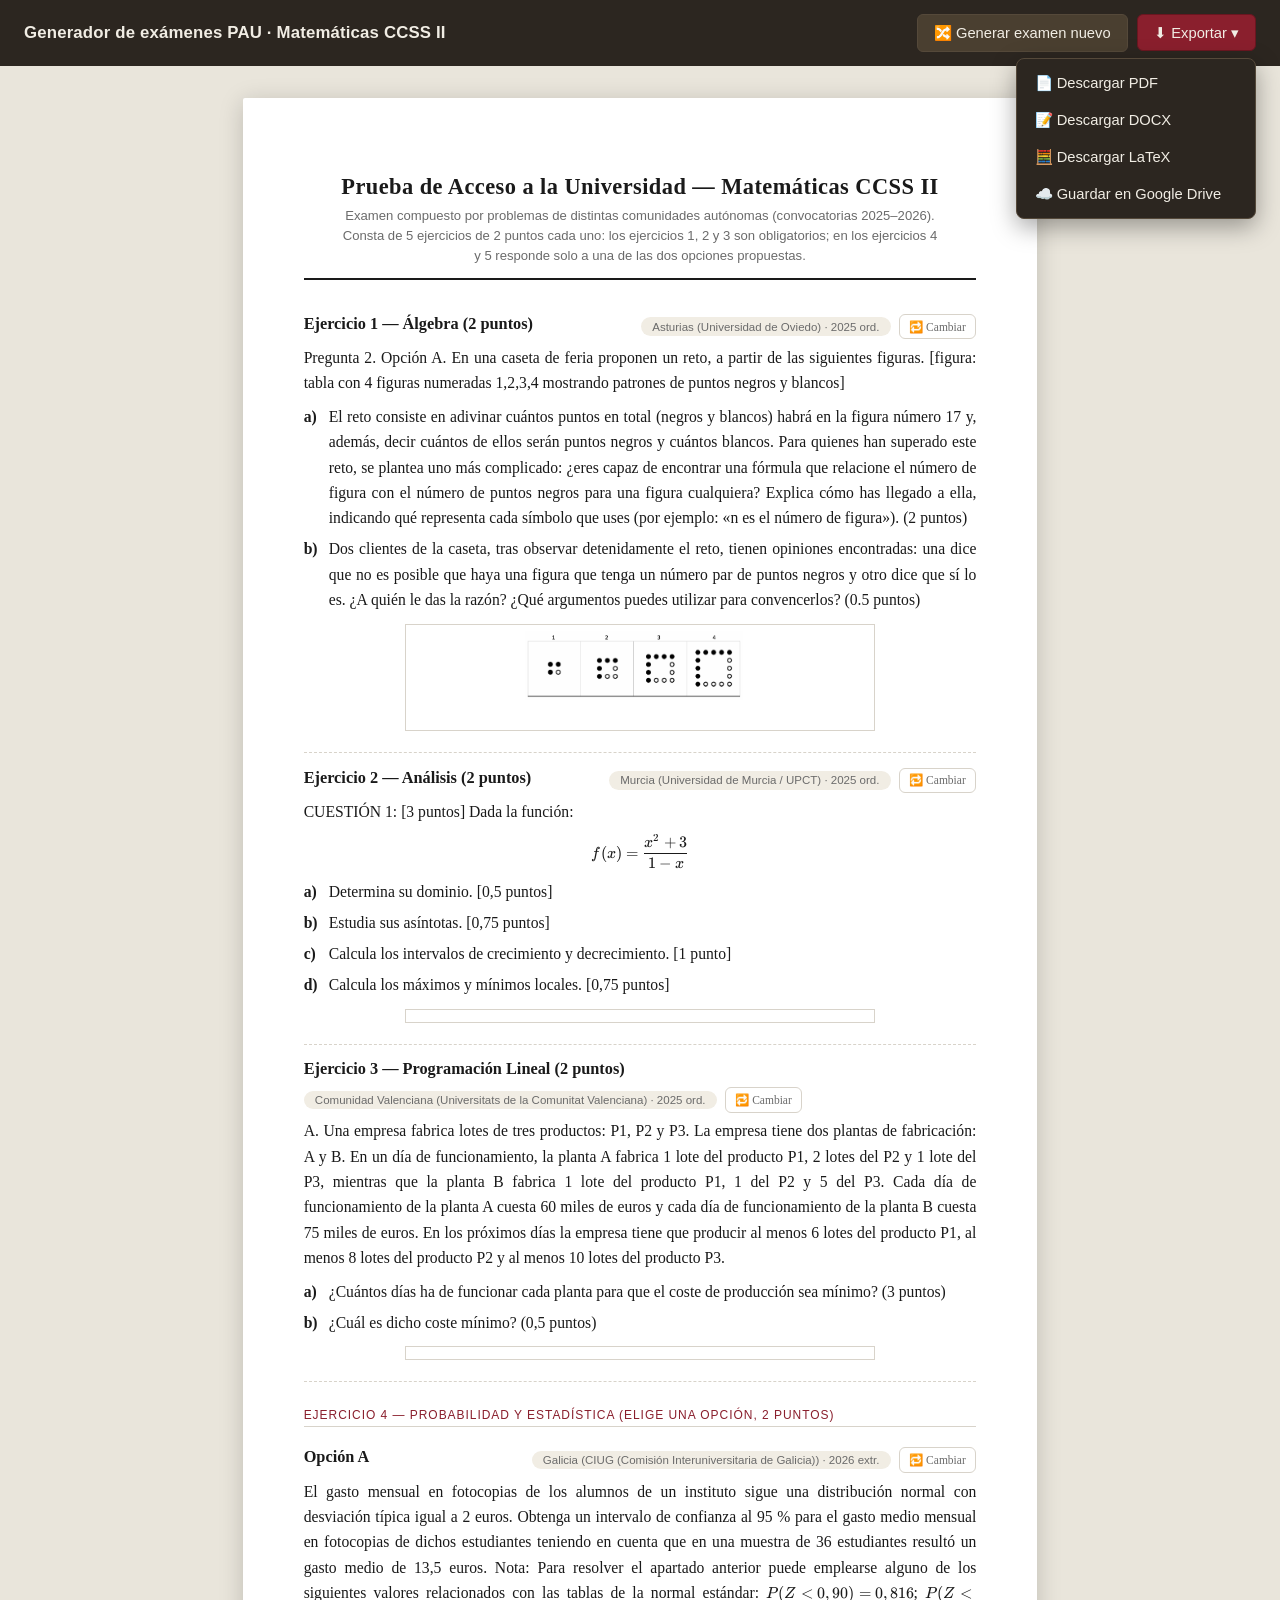
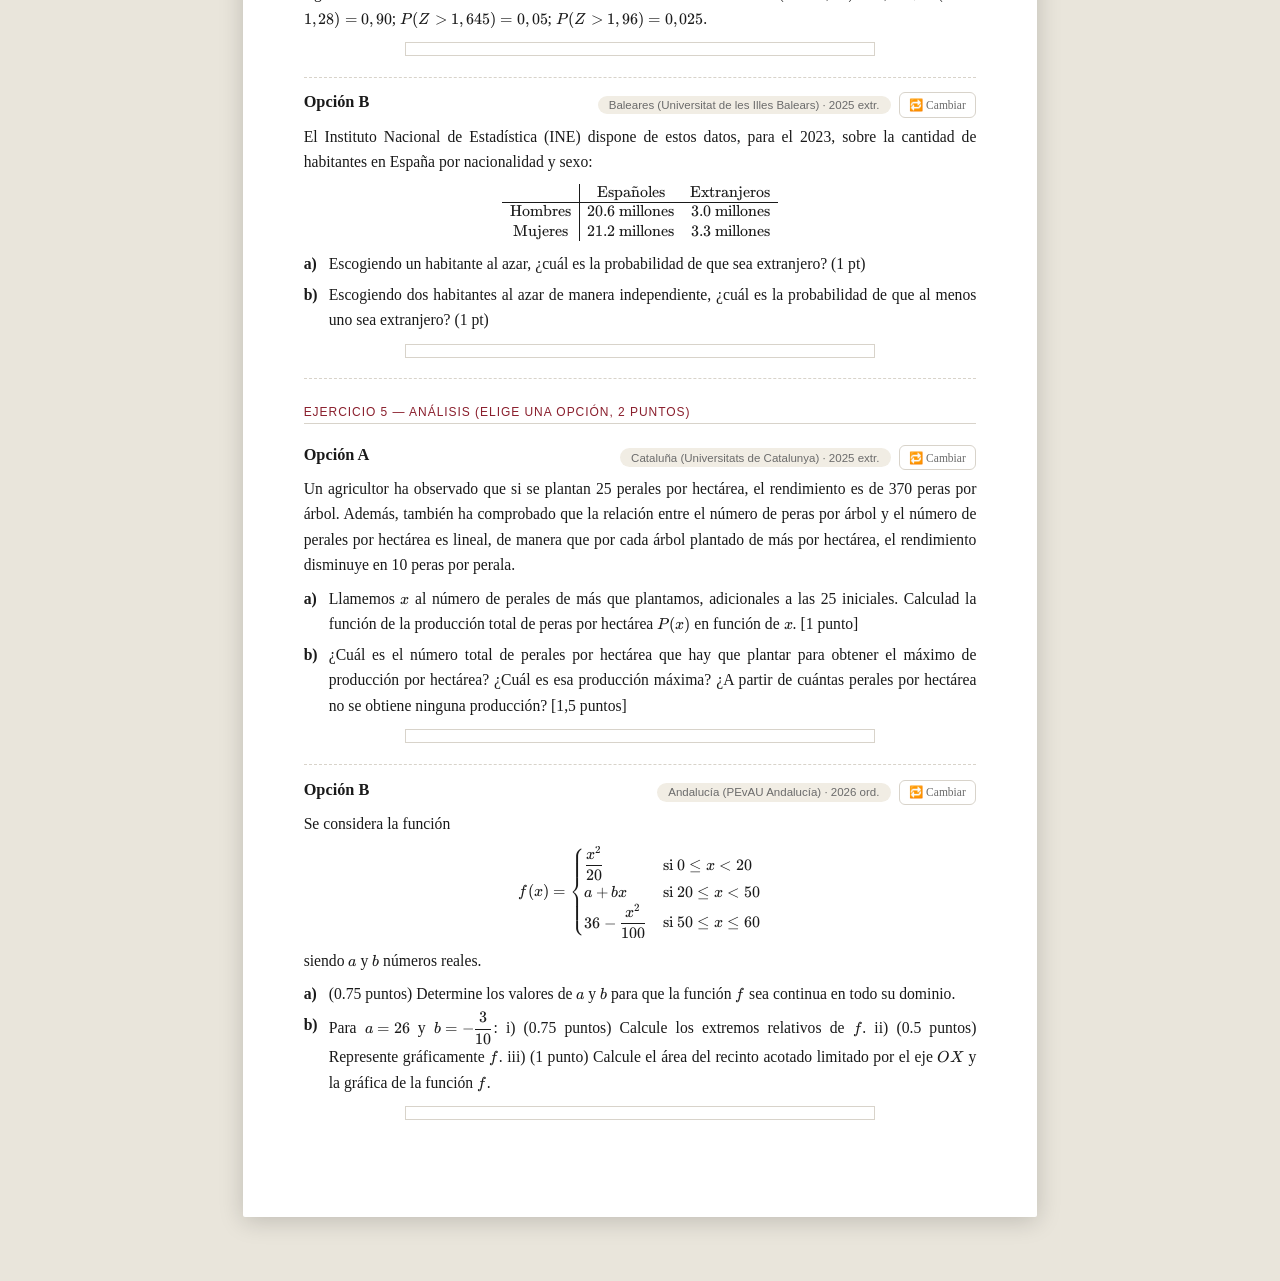
==== ccss2/index.html @ 9b588b75 "Generadores de examenes PAU: Matematicas II y Matematicas CCSS II Co-Authored-By: Claude Sonnet 5.5 " ====
<!doctype html>
<html lang="es">
<head>
<meta charset="utf-8">
<meta name="viewport" content="width=device-width, initial-scale=1">
<title>Generador de exámenes PAU · Matemáticas CCSS II</title>
<link rel="stylesheet" href="lib/katex/katex.min.css">
<link rel="stylesheet" href="style.css">
</head>
<body>

<header class="toolbar no-print">
  <h1>Generador de exámenes PAU · Matemáticas CCSS II</h1>
  <div class="toolbar-buttons">
    <button id="btn-nuevo">🔀 Generar examen nuevo</button>
    <div class="menu-exportar">
      <button id="btn-exportar-toggle" class="btn-exportar-toggle">⬇ Exportar ▾</button>
      <div id="menu-exportar-opciones" class="menu-exportar-opciones" hidden>
        <button id="btn-pdf" class="menu-exportar-item">📄 Descargar PDF</button>
        <button id="btn-docx" class="menu-exportar-item">📝 Descargar DOCX</button>
        <button id="btn-latex" class="menu-exportar-item">🧮 Descargar LaTeX</button>
        <button id="btn-drive" class="menu-exportar-item">☁️ Guardar en Google Drive</button>
      </div>
    </div>
  </div>
</header>

<main id="examen">
  <p class="cargando">Cargando banco de problemas…</p>
</main>

<template id="tpl-problema">
  <section class="problema">
    <div class="problema-cabecera">
      <h2 class="problema-titulo"></h2>
      <div class="problema-cabecera-derecha">
        <div class="problema-meta"></div>
        <button class="btn-recambiar no-print" title="Cambiar por otro problema del mismo tipo">🔁 Cambiar</button>
      </div>
    </div>
    <div class="problema-cuerpo"></div>
    <img class="problema-figura" hidden>
  </section>
</template>

<script src="lib/katex/katex.min.js"></script>
<script src="lib/katex/auto-render.min.js"></script>
<script src="lib/jspdf.umd.min.js"></script>
<script src="lib/html2canvas.min.js"></script>
<script src="lib/jszip.min.js"></script>
<script src="lib/mathjax/tex-mml-chtml.js"></script>
<script src="https://accounts.google.com/gsi/client" async defer></script>
<script type="module" src="docx-export.js"></script>
<script src="latex-export.js"></script>
<script src="drive-export.js"></script>
<script src="app.js"></script>
</body>
</html>
---- ccss2/style.css ----
:root {
  --paper: #ffffff;
  --ink: #1a1a1a;
  --muted: #6b6b6b;
  --accent: #8a1f2d;
  --line: #d8d3ca;
  --badge-bg: #f1ede4;
  --page-w: 210mm;
}

* { box-sizing: border-box; }

body {
  margin: 0;
  padding: 0;
  background: #e9e5db;
  font-family: "Georgia", "Iowan Old Style", serif;
  color: var(--ink);
}

.toolbar {
  position: sticky;
  top: 0;
  z-index: 10;
  display: flex;
  align-items: center;
  justify-content: space-between;
  gap: 1rem;
  padding: 0.9rem 1.5rem;
  background: #2c2620;
  color: #f1ede4;
  font-family: "Helvetica Neue", Arial, sans-serif;
  flex-wrap: wrap;
}

.toolbar h1 {
  font-size: 1.05rem;
  font-weight: 600;
  margin: 0;
  letter-spacing: 0.01em;
}

.toolbar-buttons { display: flex; gap: 0.6rem; }

button {
  font-family: inherit;
  font-size: 0.92rem;
  padding: 0.55rem 1rem;
  border-radius: 6px;
  border: 1px solid #55493a;
  background: #4a3f30;
  color: #f1ede4;
  cursor: pointer;
  transition: background 0.15s ease;
}
button:hover { background: #5c4e3c; }
button:active { transform: translateY(1px); }

.menu-exportar { position: relative; }

.btn-exportar-toggle { background: var(--accent); border-color: #6a1620; }
.btn-exportar-toggle:hover { background: #a22532; }

.menu-exportar-opciones {
  position: absolute;
  top: calc(100% + 0.4rem);
  right: 0;
  display: flex;
  flex-direction: column;
  min-width: 15em;
  background: #2c2620;
  border: 1px solid #55493a;
  border-radius: 8px;
  box-shadow: 0 8px 24px rgba(0,0,0,0.35);
  padding: 0.4rem;
  gap: 0.2rem;
  z-index: 20;
}

.menu-exportar-item {
  background: transparent;
  border: none;
  border-radius: 5px;
  text-align: left;
  padding: 0.5rem 0.7rem;
}
.menu-exportar-item:hover { background: #4a3f30; }

main#examen {
  max-width: var(--page-w);
  margin: 2rem auto 4rem;
  background: var(--paper);
  padding: 20mm 16mm;
  box-shadow: 0 4px 24px rgba(0,0,0,0.18);
  border-radius: 2px;
}

.cargando { text-align: center; color: var(--muted); padding: 3rem 0; font-family: sans-serif; }

.examen-cabecera {
  text-align: center;
  border-bottom: 2px solid var(--ink);
  padding-bottom: 0.8rem;
  margin-bottom: 1.2rem;
}
.examen-cabecera h2 { margin: 0 0 0.3rem; font-size: 1.4rem; letter-spacing: 0.02em; }
.examen-instrucciones {
  font-family: "Helvetica Neue", Arial, sans-serif;
  font-size: 0.82rem;
  color: var(--muted);
  line-height: 1.5;
  max-width: 46em;
  margin: 0.4rem auto 0;
}

.bloque-titulo {
  font-family: "Helvetica Neue", Arial, sans-serif;
  font-size: 0.75rem;
  text-transform: uppercase;
  letter-spacing: 0.08em;
  color: var(--accent);
  margin: 1.6rem 0 0.4rem;
  border-bottom: 1px solid var(--line);
  padding-bottom: 0.25rem;
}

.problema {
  position: relative;
  padding: 0.9rem 0 1.1rem;
  border-bottom: 1px dashed var(--line);
  break-inside: avoid;
}
.problema:last-child { border-bottom: none; }

.problema-cabecera {
  display: flex;
  justify-content: space-between;
  align-items: flex-start;
  flex-wrap: wrap;
  gap: 0.5rem 0.8rem;
  margin-bottom: 0.35rem;
}

.problema-titulo {
  font-size: 1.02rem;
  margin: 0;
  font-weight: 700;
  flex: 1 1 auto;
  min-width: 12em;
}

.problema-cabecera-derecha {
  display: flex;
  align-items: center;
  gap: 0.5rem;
  flex: 0 0 auto;
  flex-wrap: wrap;
  justify-content: flex-end;
}

.problema-meta {
  font-family: "Helvetica Neue", Arial, sans-serif;
  font-size: 0.72rem;
  color: var(--muted);
  background: var(--badge-bg);
  border-radius: 999px;
  padding: 0.2rem 0.7rem;
  white-space: nowrap;
}

.problema-cuerpo {
  font-size: 0.98rem;
  line-height: 1.62;
  text-align: justify;
}

.problema-cuerpo p { margin: 0 0 0.5rem; }
.problema-cuerpo p:last-child { margin-bottom: 0; }

.problema-apartados {
  margin: 0.3rem 0 0;
  padding-left: 1.6em;
  list-style: none;
  counter-reset: apartado;
}
.problema-apartados > li {
  position: relative;
  margin: 0.35rem 0;
  counter-increment: apartado;
}
.problema-apartados > li::before {
  content: counter(apartado, lower-alpha) ") ";
  position: absolute;
  left: -1.6em;
  font-weight: 700;
}

.problema-figura {
  display: block;
  max-width: 70%;
  max-height: 220px;
  margin: 0.7rem auto 0.2rem;
  border: 1px solid var(--line);
  padding: 6px;
  background: #fff;
}

.btn-recambiar {
  font-size: 0.72rem;
  padding: 0.3rem 0.6rem;
  background: transparent;
  color: var(--muted);
  border: 1px solid var(--line);
  white-space: nowrap;
}
.btn-recambiar:hover { background: var(--badge-bg); color: var(--ink); }

.katex { font-size: 1.02em; }
.katex-display { margin: 0.6em 0; overflow-x: auto; overflow-y: hidden; }

@media (max-width: 700px) {
  main#examen { padding: 6mm 5mm; margin: 0.5rem; }
  .problema-cabecera { flex-direction: column; align-items: flex-start; gap: 0.3rem; }
  .problema-cabecera-derecha { width: 100%; justify-content: space-between; }
}

@media print {
  .no-print { display: none !important; }
  body { background: #fff; }
  main#examen { box-shadow: none; margin: 0; max-width: none; padding: 8mm; }
}
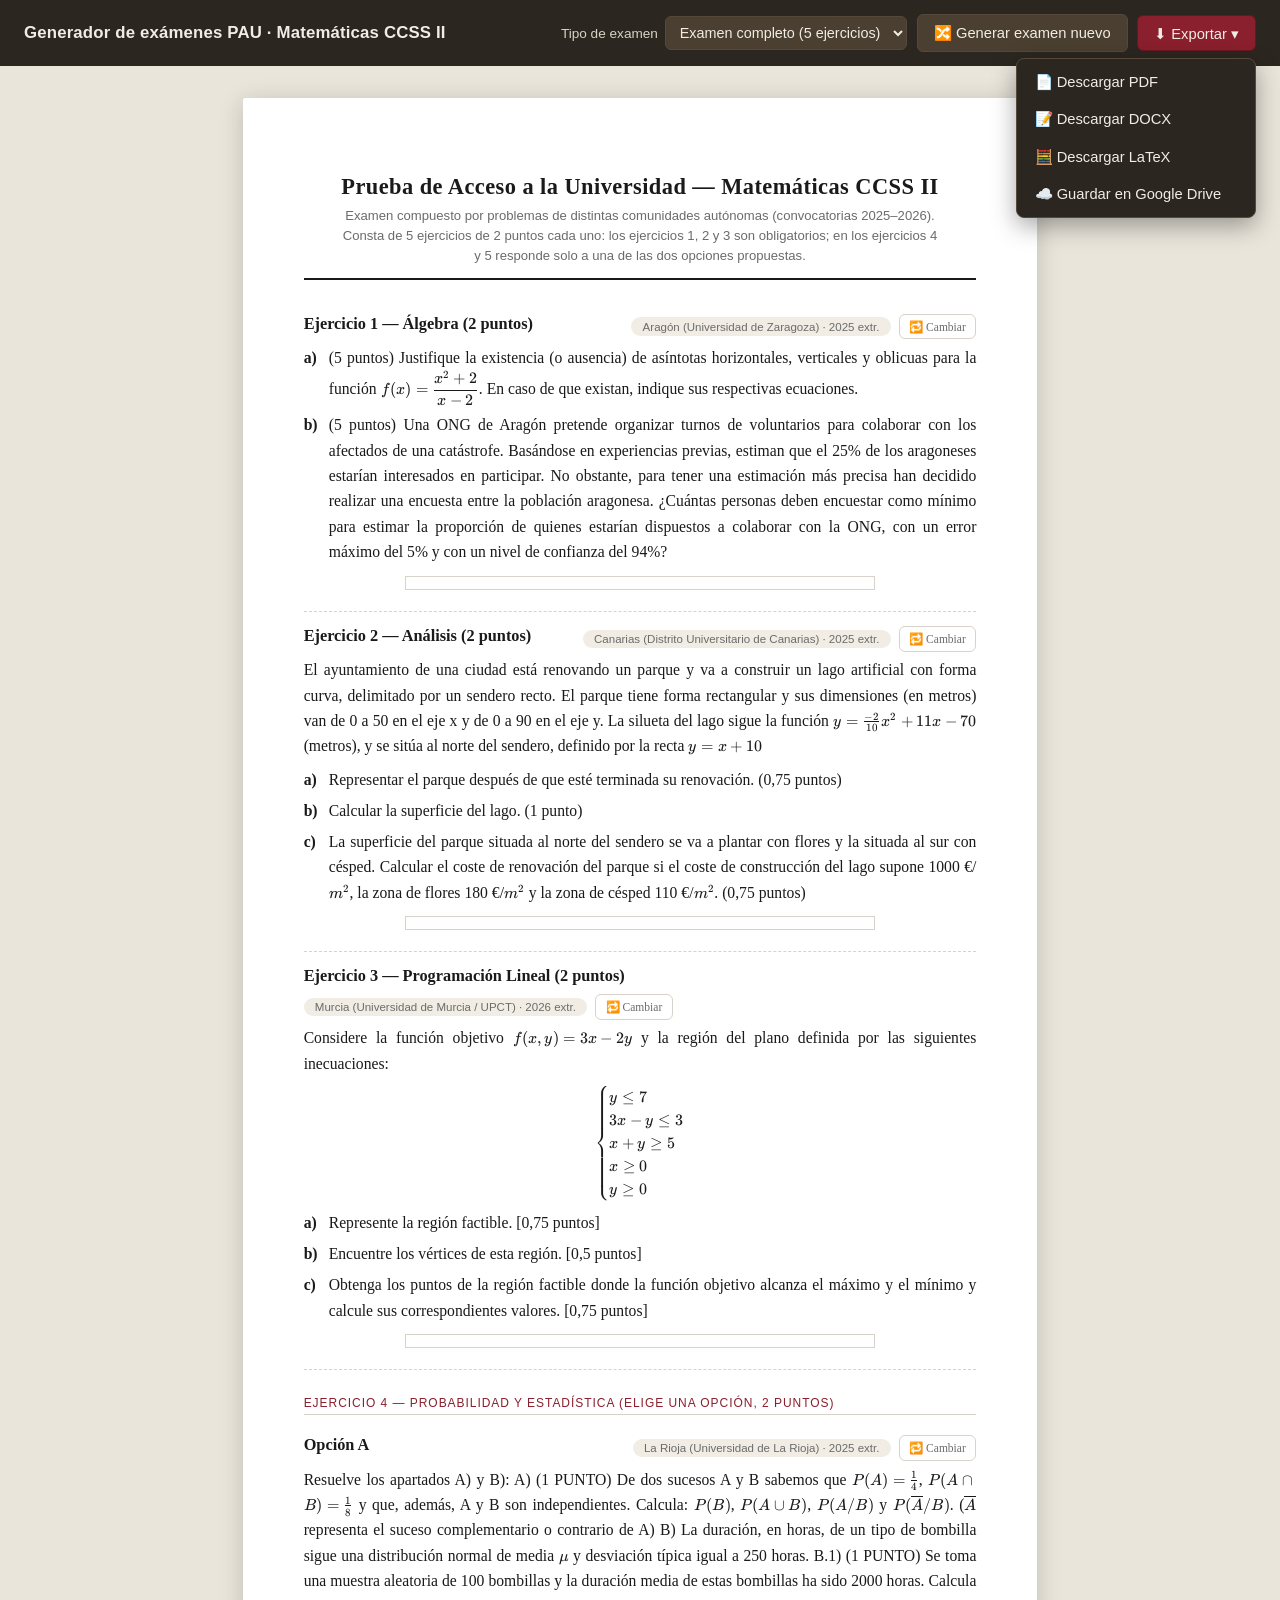
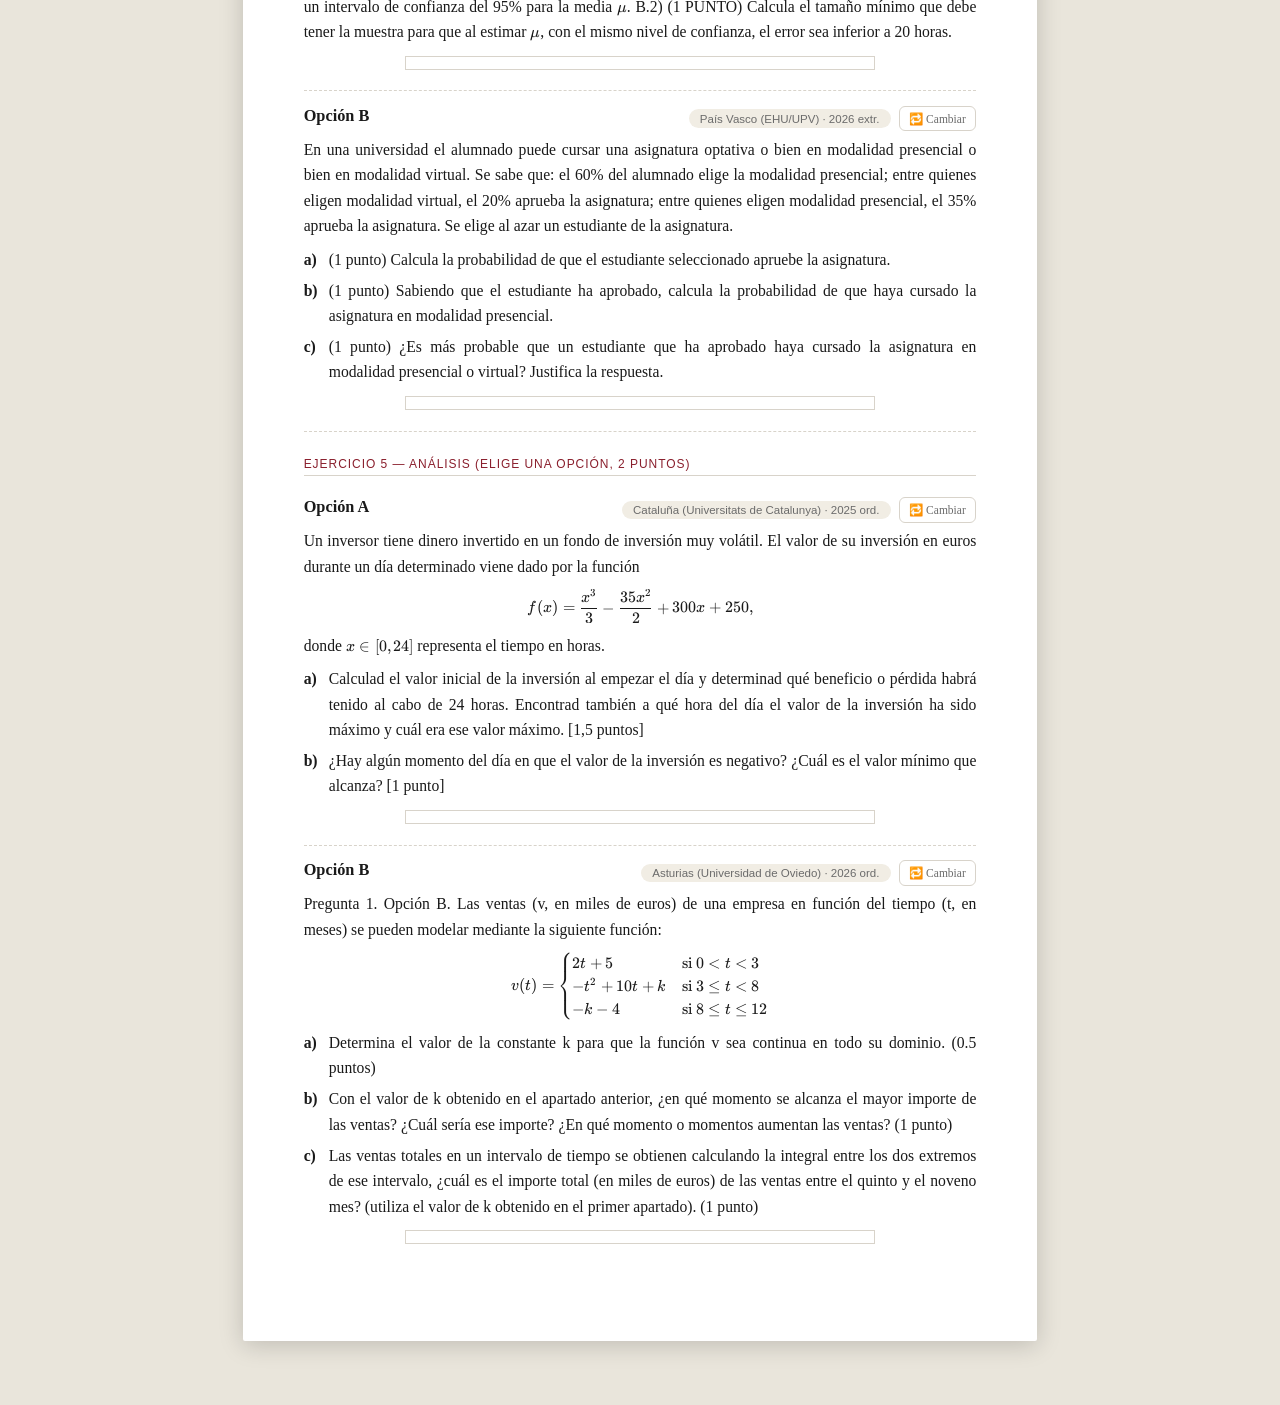
==== commit 1ebb13c3: "Anadir selector de tipo de examen (completo o de un unico bloque tematico) Co-Authored-By: Claude So" ====
--- a/ccss2/index.html
+++ b/ccss2/index.html
@@ -12,6 +12,12 @@
 <header class="toolbar no-print">
   <h1>Generador de exámenes PAU · Matemáticas CCSS II</h1>
   <div class="toolbar-buttons">
+    <label class="toolbar-campo">Tipo de examen
+      <select id="sel-modo"></select>
+    </label>
+    <label class="toolbar-campo" id="lbl-num" hidden>Nº de ejercicios
+      <input id="num-ejercicios" type="number" min="1" max="10" value="5">
+    </label>
     <button id="btn-nuevo">🔀 Generar examen nuevo</button>
     <div class="menu-exportar">
       <button id="btn-exportar-toggle" class="btn-exportar-toggle">⬇ Exportar ▾</button>
--- a/ccss2/style.css
+++ b/ccss2/style.css
@@ -56,6 +56,28 @@
 button:hover { background: #5c4e3c; }
 button:active { transform: translateY(1px); }
 
+.toolbar-buttons { align-items: center; flex-wrap: wrap; }
+
+.toolbar-campo {
+  display: flex;
+  align-items: center;
+  gap: 0.45rem;
+  font-size: 0.85rem;
+  color: #d9d2c3;
+}
+.toolbar-campo[hidden] { display: none; }
+.toolbar-campo select,
+.toolbar-campo input {
+  font-family: inherit;
+  font-size: 0.9rem;
+  padding: 0.45rem 0.6rem;
+  border-radius: 6px;
+  border: 1px solid #55493a;
+  background: #4a3f30;
+  color: #f1ede4;
+}
+.toolbar-campo input { width: 4.2em; }
+
 .menu-exportar { position: relative; }
 
 .btn-exportar-toggle { background: var(--accent); border-color: #6a1620; }
